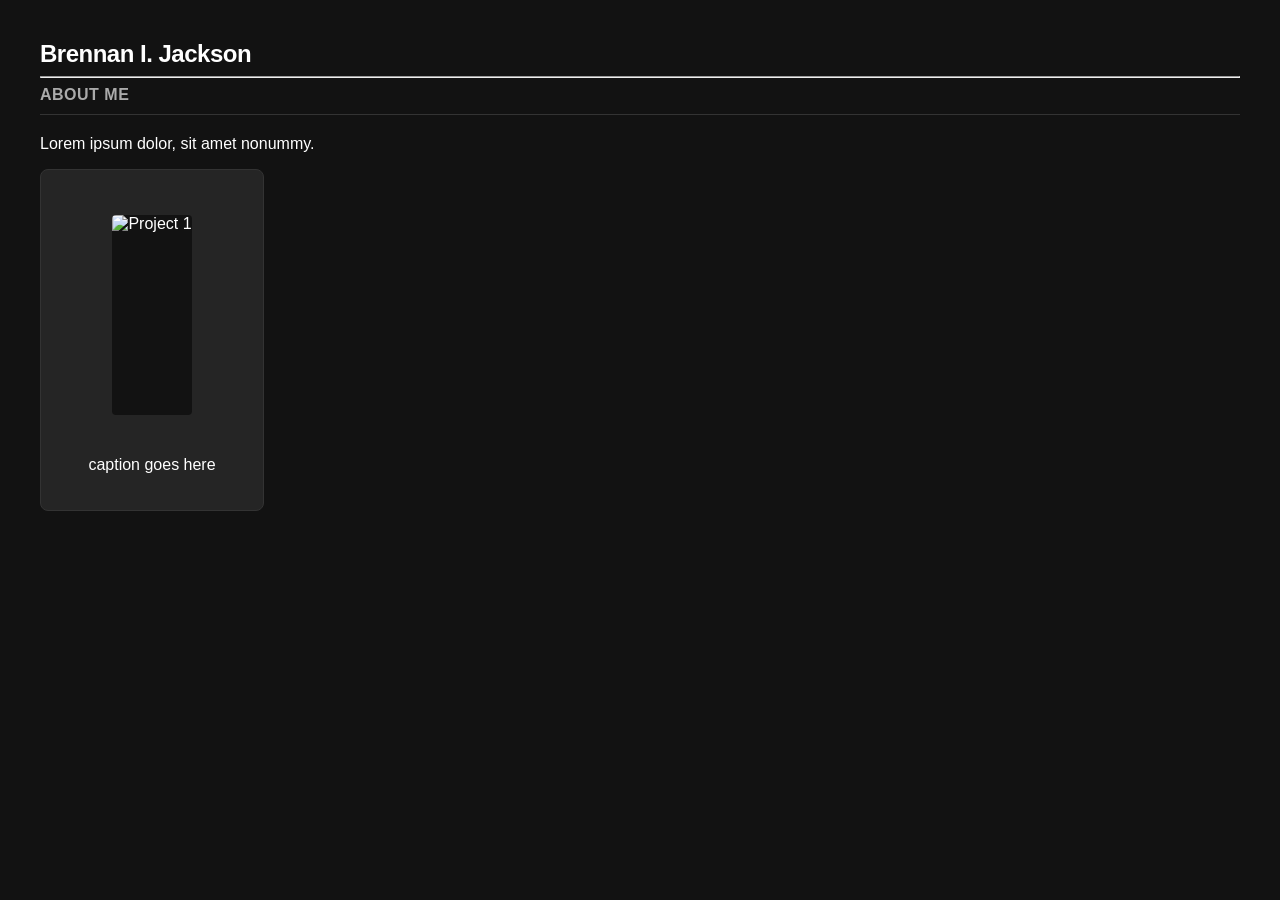
==== index.html @ 1e55fac1 "Add files via upload" ====
<!DOCTYPE html>
<html lang="en">
<head>
    <meta charset="UTF-8">
    <meta name="viewport" content="width=device-width, initial-scale=1.0">
    <title>Brennan I. Jackson - Portfolio</title>
    <link rel="stylesheet" href="style.css">
</head>
<body>
    <header>
        <h1>Brennan I. Jackson</h1>
        <hr>
        <div class="about-section">
            <h2>About me</h2>
            <p>Lorem ipsum dolor, sit amet nonummy.</p>
        </div>
    </header>

    <!-- Grid Container for 7 Thumbnails -->
    <main class="asset-grid">
        <!-- Example of one thumbnail triggering the JS function -->
        <div class="asset-item" onclick="openProject('project1')">
            <img src="thumbs/project1_thumb.jpg" class="asset-thumbnail" alt="Project 1">
            <p>caption goes here</p>
        </div>
        <!-- Add 6 more .asset-item blocks here -->
    </main>

    <!-- Carousel Modal Structure -->
    <div id="assetModal" class="modal" style="display: none;">
        <span class="close-modal" onclick="closeModal()">&times;</span>
        
        <div class="carousel-container">
            <button class="nav-btn prev" onclick="changeImage(-1)">&#10094;</button>
            <img id="carouselImage" class="modal-content" src="" alt="Project Image">
            <button class="nav-btn next" onclick="changeImage(1)">&#10095;</button>
        </div>
        
        <div id="modalDescription" class="caption"></div>
    </div>

    <script src="script.js"></script>
</body>
</html>
---- style.css ----
:root {
    --bg-main: #121212;
    --bg-card: #1E1E1E;
    --bg-item: #252525;
    --border-color: #333333;
    --text-primary: #FFFFFF;
    --text-secondary: #AAAAAA;
    --text-muted: #888888;
    --text-caption: #CCCCCC;
    --accent-glow: rgba(255, 255, 255, 0.15);
}

body {
    background-color: var(--bg-main);
    color: var(--text-primary);
    font-family: 'Helvetica Neue', Helvetica, Arial, sans-serif;
    margin: 0;
    padding: 40px;
}

.header {
    border-bottom: 2px solid var(--border-color);
    padding-bottom: 20px;
    margin-bottom: 40px;
}

h1 {
    font-size: 24px;
    font-weight: 600;
    margin: 0;
    letter-spacing: -0.5px;
}

.campaign-label {
    color: var(--text-muted);
    margin-right: 8px;
}

h2 {
    font-size: 16px;
    font-weight: 600;
    color: var(--text-secondary);
    margin-top: 0;
    margin-bottom: 20px;
    text-transform: uppercase;
    letter-spacing: 0.5px;
    border-bottom: 1px solid var(--border-color);
    padding-bottom: 10px;
}

.live-date {
	font-size: 12px;
	font-weight: 450;
	color: var(--text-muted);
}

h3 {
    font-size: 15px;
    font-weight: 500;
    margin: 24px 0 16px 0;
    color: var(--text-primary);
}

.live-date {
	color: var(--text-muted);
}

.section-card {
    background-color: var(--bg-card);
    border-radius: 8px;
    padding: 25px;
    margin-bottom: 30px;
    border: 1px solid var(--border-color);
}

.asset-grid {
    display: grid;
    grid-template-columns: repeat(auto-fill, minmax(220px, 1fr));
    gap: 20px;
}

.asset-item {
    background-color: var(--bg-item);
    border: 1px solid var(--border-color);
    border-radius: 8px;
    padding: 20px;
    display: flex;
    flex-direction: column;
    align-items: center; 
    height: 300px;
    cursor: pointer;
    transition: transform 0.2s ease, box-shadow 0.2s ease, border-color 0.2s ease;
}

.asset-item:hover {
    transform: scale(1.03);
    border-color: #555;
    box-shadow: 0 10px 20px var(--accent-glow);
}

.asset-thumbnail {
    max-width: 100%;
    max-height: 200px;
    object-fit: contain;
    border-radius: 4px;
    margin: auto 0;
    pointer-events: none;
}

.asset-caption {
    font-size: 0.85rem;
    color: var(--text-caption);
    text-align: center;
    word-wrap: break-word;
    word-break: break-all;
    line-height: 1.4;
    width: 100%;
}

.placeholder {
    color: var(--text-secondary);
    font-size: 14px;
    font-style: italic;
    padding: 10px 0;
}

.modal {
    display: none;
    position: fixed;
    z-index: 1000;
    left: 0;
    top: 0;
    width: 100%;
    height: 100%;
    background-color: rgba(0,0,0,0.95);
    cursor: pointer;
    align-items: center;
    justify-content: center;
}

.modal-content {
    max-width: 95vw;
    max-height: 95vh;
    object-fit: contain;
    box-shadow: 0 0 30px rgba(0,0,0,0.5);
}

.close-modal {
    position: absolute;
    top: 20px;
    right: 35px;
    color: #fff;
    font-size: 40px;
    font-weight: bold;
}

/* =========================================
   Menu Styles (Responsive & Collision Aware)
========================================= */

.main-menu {
    background-color: var(--bg-card);
    border: 1px solid var(--border-color);
    border-radius: 8px;
    padding: 0 20px;
    margin-bottom: 30px;
    display: flex;
    align-items: center;
    box-shadow: 0 4px 6px rgba(0,0,0,0.2);
}

.menu-header-brand {
    font-size: 20px;
    font-weight: 600;
    color: var(--text-primary);
    padding: 15px 25px 15px 0;
    border-right: 1px solid var(--border-color);
    margin-right: 20px;
    letter-spacing: -0.5px;
    text-decoration: none;         /* Forces the link to look exactly like the old div */
    transition: color 0.2s ease;   /* Smoothly animates the mouseover effect */
}

/* New Mouseover Style Effect */
.menu-header-brand:hover {
    color: var(--text-secondary);  /* Dims slightly to your theme's gray to signify it's a link */
}

.menu-list {
    list-style: none;
    margin: 0;
    padding: 0;
    display: flex;
    flex-wrap: wrap; /* Allows menu to wrap if window is narrow */
    gap: 0px; /* Gap removed to prevent alignment issues with dropdowns */
}

.menu-item {
    position: relative;
}

.menu-link {
    display: block;
    padding: 20px 15px;
    color: var(--text-secondary);
    text-decoration: none;
    font-size: 14px;
    font-weight: 600;
    text-transform: uppercase;
    letter-spacing: 0.5px;
    transition: color 0.2s ease, background-color 0.2s ease;
    border-radius: 4px;
}

.menu-item:hover .menu-link {
    color: var(--text-primary);
    background-color: var(--bg-item);
}

/* Dropdown Base */
.dropdown,
.nested-dropdown {
    list-style: none;
    margin: 0;
    padding: 10px 0;
    position: absolute;
    background-color: var(--bg-card);
    border: 1px solid var(--border-color);
    border-radius: 4px;
    min-width: 220px;
    z-index: 100;
    display: none;
    box-shadow: 0 10px 20px rgba(0,0,0,0.5);
}

.dropdown {
    top: 100%;
    left: 0;
}

.menu-item:hover > .dropdown {
    display: block;
}

.dropdown-link {
    display: block;
    padding: 10px 20px;
    color: var(--text-secondary);
    text-decoration: none;
    font-size: 14px;
    transition: background-color 0.2s ease, color 0.2s ease;
}

.dropdown-link:hover {
    background-color: var(--bg-item);
    color: var(--text-primary);
}

.nested-menu {
    position: relative;
}

.nested-dropdown {
    top: -11px;
    left: 100%;
}

.nested-menu:hover > .nested-dropdown {
    display: block;
}

/* Edge Protection: Last 3 items open dropdowns to the left */
.menu-item:nth-last-child(-n+3) .dropdown {
    left: auto;
    right: 0;
}

.menu-item:nth-last-child(-n+3) .nested-dropdown {
    left: auto;
    right: 100%;
}

/* Mobile/Tablet View (Vertical Stacking) */
@media (max-width: 900px) {
    .main-menu {
        flex-direction: column;
        align-items: flex-start;
        padding: 10px 0;
    }

    .menu-header-brand {
        border-right: none;
        border-bottom: 1px solid var(--border-color);
        width: 100%;
        padding: 10px 20px;
        margin: 0;
    }

    .menu-list {
        flex-direction: column;
        width: 100%;
    }

    .menu-link {
        padding: 15px 20px;
    }

    /* Change dropdowns from floating to accordion style */
    .dropdown, .nested-dropdown {
        position: static;
        width: 100%;
        box-shadow: none;
        border: none;
        background-color: var(--bg-item);
        padding-left: 20px;
    }
}

/* New style for the link container below headers */
.header-links {
    display: flex;
    gap: 15px;
    margin-top: -10px; /* Pulls it closer to the header */
    margin-bottom: 20px;
    padding-bottom: 10px;
    border-bottom: 1px solid var(--border-color);
}

.header-link {
    font-size: 0.8rem;
    color: var(--text-secondary);
    text-decoration: none;
    text-transform: uppercase;
    letter-spacing: 0.5px;
    transition: color 0.2s ease;
}

.header-link:hover {
    color: var(--text-primary);
    text-decoration: underline;
}

/* Style for links that open in a new window */
.header-link[target="_blank"]::after {
    /* Encoded SVG: Box with arrow (Standard External Link) */
    content: url('data:image/svg+xml;utf8,<svg xmlns="http://www.w3.org/2000/svg" width="12" height="12" viewBox="0 0 24 24" fill="none" stroke="%23AAAAAA" stroke-width="2" stroke-linecap="round" stroke-linejoin="round"><path d="M18 13v6a2 2 0 0 1-2 2H5a2 2 0 0 1-2-2V8a2 2 0 0 1 2-2h6"/><polyline points="15 3 21 3 21 9"/><line x1="10" y1="14" x2="21" y2="3"/></svg>');
    margin-left: 6px;
    vertical-align: middle;
}

/* Hover state (Turns white to match your primary text) */
.header-link:hover[target="_blank"]::after {
    content: url('data:image/svg+xml;utf8,<svg xmlns="http://www.w3.org/2000/svg" width="12" height="12" viewBox="0 0 24 24" fill="none" stroke="%23FFFFFF" stroke-width="2" stroke-linecap="round" stroke-linejoin="round"><path d="M18 13v6a2 2 0 0 1-2 2H5a2 2 0 0 1-2-2V8a2 2 0 0 1 2-2h6"/><polyline points="15 3 21 3 21 9"/><line x1="10" y1="14" x2="21" y2="3"/></svg>');
}

/* Applies to both your old image thumbs and new video thumbs */
img.asset-thumbnail,
video.asset-thumbnail {
    object-fit: contain;       /* Restores the uncropped, full shape of the asset */
    pointer-events: none;
    max-width: 100%;
    height: 200px;             /* Standardizes the height so captions have room below */
    background-color: #121212; /* Darker tone to letterbox narrow/wide assets cleanly */
}
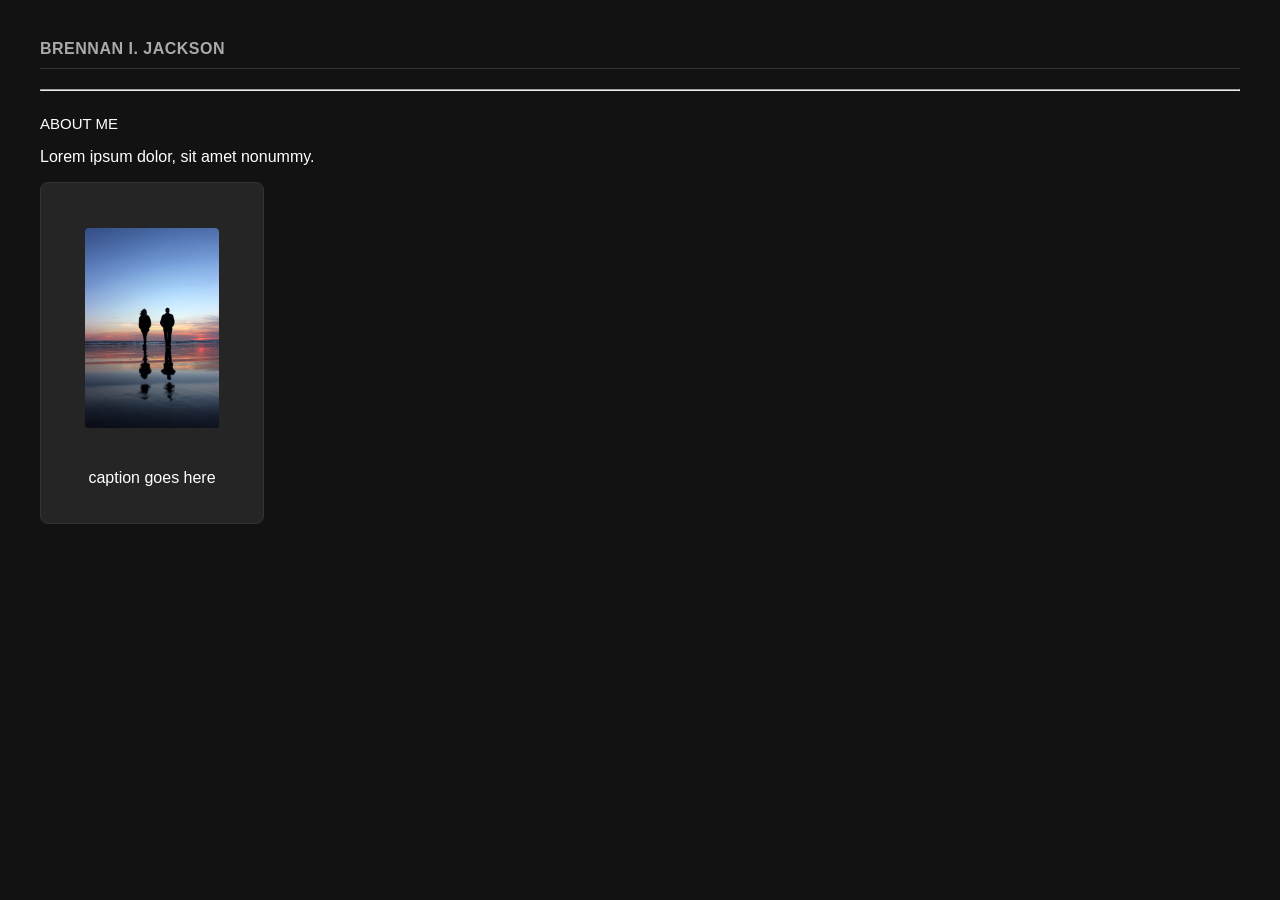
==== commit a0d99fa6: "Add files via upload" ====
--- a/index.html
+++ b/index.html
@@ -8,17 +8,16 @@
 </head>
 <body>
     <header>
-        <h1>Brennan I. Jackson</h1>
+        <h2>Brennan I. Jackson</h2>
         <hr>
         <div class="about-section">
-            <h2>About me</h2>
+            <h3>ABOUT ME</h3>
             <p>Lorem ipsum dolor, sit amet nonummy.</p>
         </div>
     </header>
 
-    <!-- Grid Container for 7 Thumbnails -->
+    <!-- Grid Container for Thumbnails -->
     <main class="asset-grid">
-        <!-- Example of one thumbnail triggering the JS function -->
         <div class="asset-item" onclick="openProject('project1')">
             <img src="thumbs/project1_thumb.jpg" class="asset-thumbnail" alt="Project 1">
             <p>caption goes here</p>
--- a/style.css
+++ b/style.css
@@ -152,6 +152,85 @@
     color: #fff;
     font-size: 40px;
     font-weight: bold;
+}
+
+/* Modal Overlay Setup */
+.modal {
+    position: fixed;
+    top: 0;
+    left: 0;
+    width: 100vw;
+    height: 100vh;
+    background-color: rgba(0, 0, 0, 0.88);
+    display: flex;
+    flex-direction: column;
+    align-items: center;
+    justify-content: center;
+    z-index: 1000;
+}
+
+.close-modal {
+    position: absolute;
+    top: 20px;
+    right: 35px;
+    color: #ffffff;
+    font-size: 36px;
+    font-weight: bold;
+    cursor: pointer;
+    transition: opacity 0.2s;
+}
+
+.close-modal:hover {
+    opacity: 0.7;
+}
+
+/* Carousel Layout */
+.carousel-container {
+    position: relative;
+    display: flex;
+    align-items: center;
+    justify-content: center;
+    max-width: 85%;
+    max-height: 70vh;
+}
+
+#carouselImage {
+    max-width: 100%;
+    max-height: 70vh;
+    object-fit: contain;
+    border-radius: 4px;
+}
+
+/* Arrow Navigation */
+.nav-btn {
+    position: absolute;
+    top: 50%;
+    transform: translateY(-50%);
+    background: rgba(30, 30, 30, 0.8);
+    color: #ffffff;
+    border: 1px solid #333333;
+    font-size: 22px;
+    padding: 12px 16px;
+    cursor: pointer;
+    border-radius: 4px;
+    user-select: none;
+    transition: background-color 0.2s;
+}
+
+.nav-btn.prev { left: -60px; }
+.nav-btn.next { right: -60px; }
+
+.nav-btn:hover {
+    background: rgba(255, 255, 255, 0.2);
+}
+
+.caption {
+    margin-top: 18px;
+    color: #e0e0e0;
+    font-size: 0.95rem;
+    text-align: center;
+    max-width: 600px;
+    line-height: 1.4;
 }
 
 /* =========================================
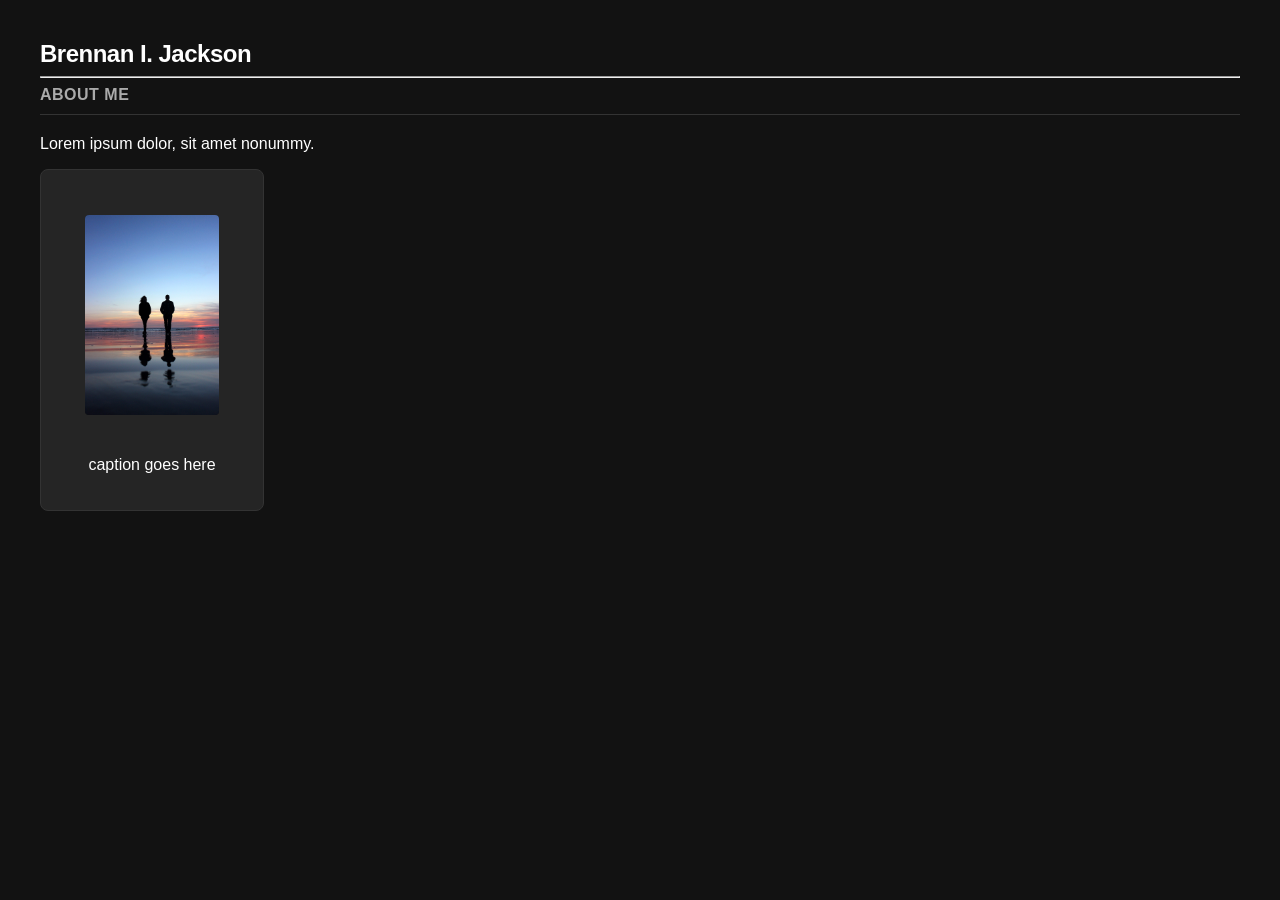
==== commit 4e1b80d9: "Add files via upload" ====
--- a/index.html
+++ b/index.html
@@ -7,17 +7,19 @@
     <link rel="stylesheet" href="style.css">
 </head>
 <body>
-    <header>
-        <h2>Brennan I. Jackson</h2>
-        <hr>
-        <div class="about-section">
-            <h3>ABOUT ME</h3>
-            <p>Lorem ipsum dolor, sit amet nonummy.</p>
-        </div>
-    </header>
 
-    <!-- Grid Container for Thumbnails -->
+<header class="site-header">
+    <h1 class="site-title">Brennan I. Jackson</h1>
+    <hr class="header-divider">
+    <div class="about-section">
+        <h2 class="about-title">About me</h2>
+        <p class="about-text">Lorem ipsum dolor, sit amet nonummy.</p>
+    </div>
+</header>
+
+    <!-- Grid Container for 7 Thumbnails -->
     <main class="asset-grid">
+        <!-- Example of one thumbnail triggering the JS function -->
         <div class="asset-item" onclick="openProject('project1')">
             <img src="thumbs/project1_thumb.jpg" class="asset-thumbnail" alt="Project 1">
             <p>caption goes here</p>
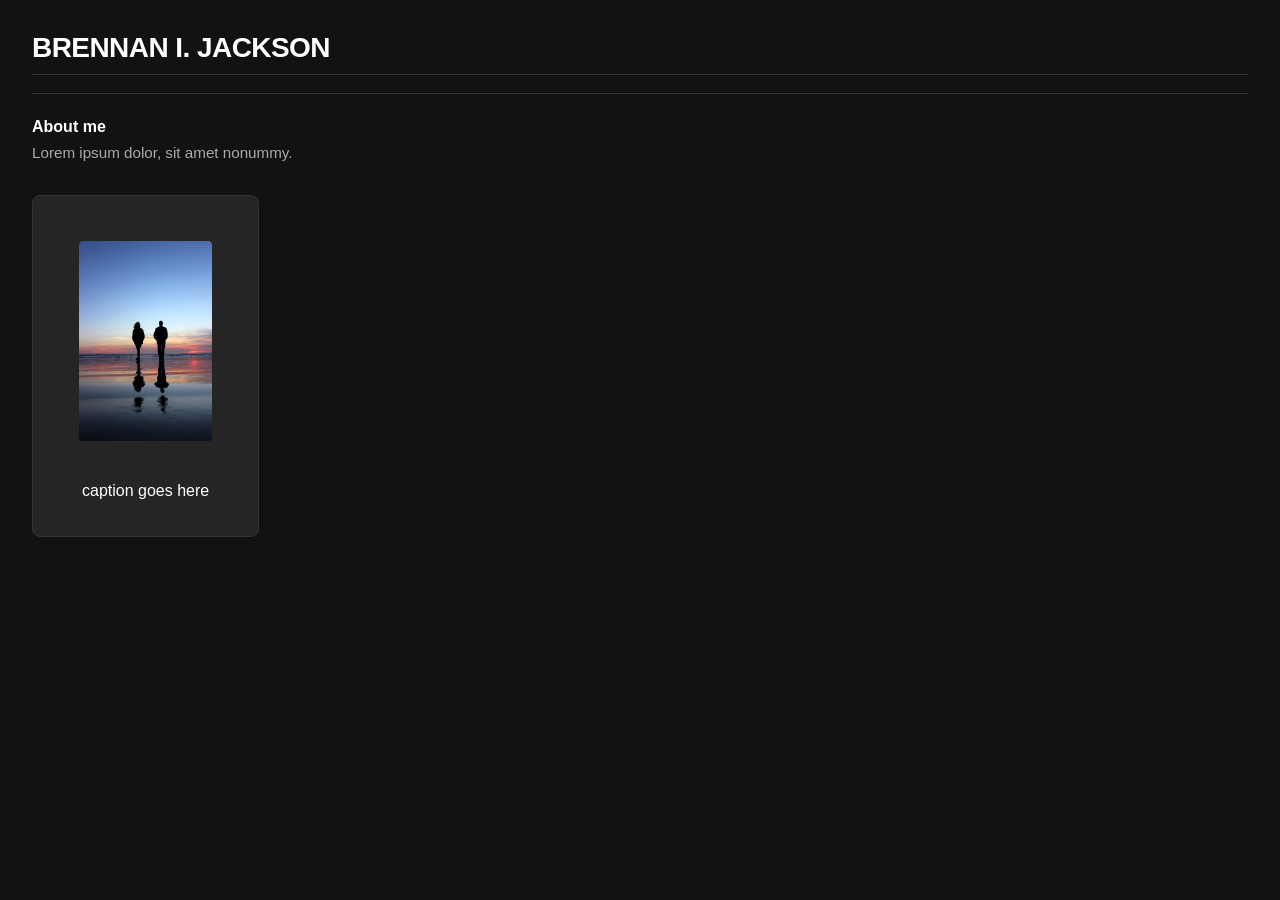
==== commit 3a12e4f4: "Add files via upload" ====
--- a/index.html
+++ b/index.html
@@ -8,12 +8,12 @@
 </head>
 <body>
 
-<header class="site-header">
-    <h1 class="site-title">Brennan I. Jackson</h1>
-    <hr class="header-divider">
+<header>
+    <h2>Brennan I. Jackson</h2>
+    <hr>
     <div class="about-section">
-        <h2 class="about-title">About me</h2>
-        <p class="about-text">Lorem ipsum dolor, sit amet nonummy.</p>
+        <h3>About me</h3>
+        <p>Lorem ipsum dolor, sit amet nonummy.</p>
     </div>
 </header>
 
--- a/style.css
+++ b/style.css
@@ -1,21 +1,38 @@
+/* Core Variables & System Typography */
 :root {
     --bg-main: #121212;
     --bg-card: #1E1E1E;
     --bg-item: #252525;
     --border-color: #333333;
-    --text-primary: #FFFFFF;
-    --text-secondary: #AAAAAA;
-    --text-muted: #888888;
-    --text-caption: #CCCCCC;
-    --accent-glow: rgba(255, 255, 255, 0.15);
+    --text-primary: #ffffff;
+    --text-secondary: #aaaaaa;
 }
 
 body {
     background-color: var(--bg-main);
     color: var(--text-primary);
-    font-family: 'Helvetica Neue', Helvetica, Arial, sans-serif;
+    font-family: -apple-system, BlinkMacSystemFont, "Segoe UI", Roboto, Helvetica, Arial, sans-serif;
     margin: 0;
-    padding: 40px;
+    padding: 32px;
+}
+
+/* Header & Typography Formatting */
+header {
+    margin-bottom: 32px;
+}
+
+header h2 {
+    font-size: 1.75rem;
+    font-weight: 700;
+    color: var(--text-primary);
+    margin: 0 0 18px 0;
+    letter-spacing: -0.02em;
+}
+
+header hr {
+    border: 0;
+    border-top: 1px solid var(--border-color);
+    margin: 0 0 24px 0;
 }
 
 .header {
@@ -63,6 +80,20 @@
 
 .live-date {
 	color: var(--text-muted);
+}
+
+.about-section h3 {
+    font-size: 1rem;
+    font-weight: 700;
+    color: var(--text-primary);
+    margin: 0 0 6px 0;
+}
+
+.about-section p {
+    font-size: 0.95rem;
+    color: var(--text-secondary);
+    margin: 0;
+    line-height: 1.4;
 }
 
 .section-card {
@@ -233,6 +264,38 @@
     line-height: 1.4;
 }
 
+.site-header {
+    margin-bottom: 32px;
+}
+
+.site-title {
+    color: #ffffff;
+    font-size: 2rem;
+    font-weight: 700;
+    margin: 0 0 16px 0;
+    letter-spacing: -0.02em;
+}
+
+.header-divider {
+    border: 0;
+    border-top: 1px solid #333333;
+    margin: 0 0 24px 0;
+}
+
+.about-title {
+    color: #ffffff;
+    font-size: 1.1rem;
+    font-weight: 700;
+    margin: 0 0 6px 0;
+}
+
+.about-text {
+    color: #a0a0a0;
+    font-size: 1rem;
+    line-height: 1.4;
+    margin: 0;
+}
+
 /* =========================================
    Menu Styles (Responsive & Collision Aware)
 ========================================= */
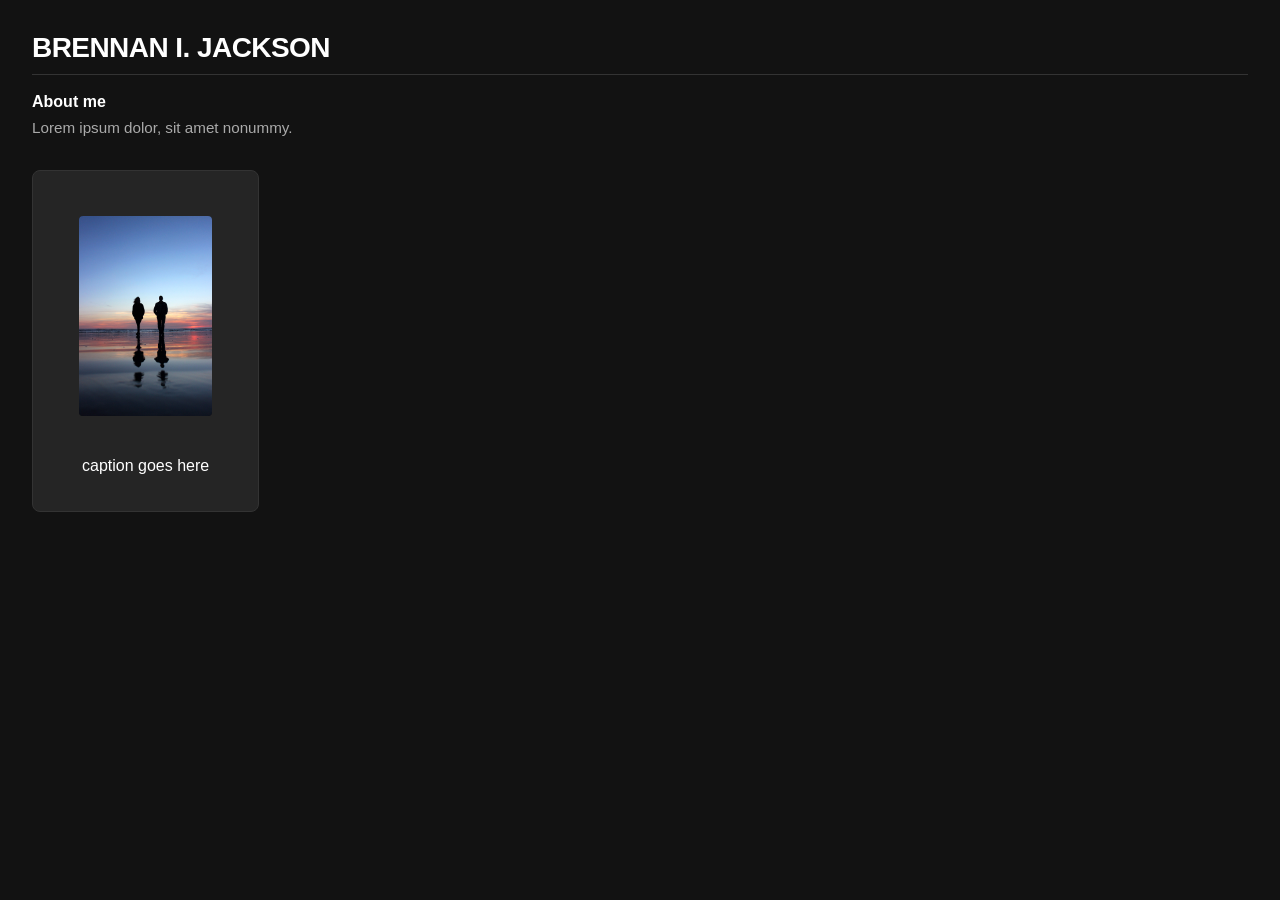
==== commit c7c5a16c: "Add files via upload" ====
--- a/index.html
+++ b/index.html
@@ -10,7 +10,6 @@
 
 <header>
     <h2>Brennan I. Jackson</h2>
-    <hr>
     <div class="about-section">
         <h3>About me</h3>
         <p>Lorem ipsum dolor, sit amet nonummy.</p>
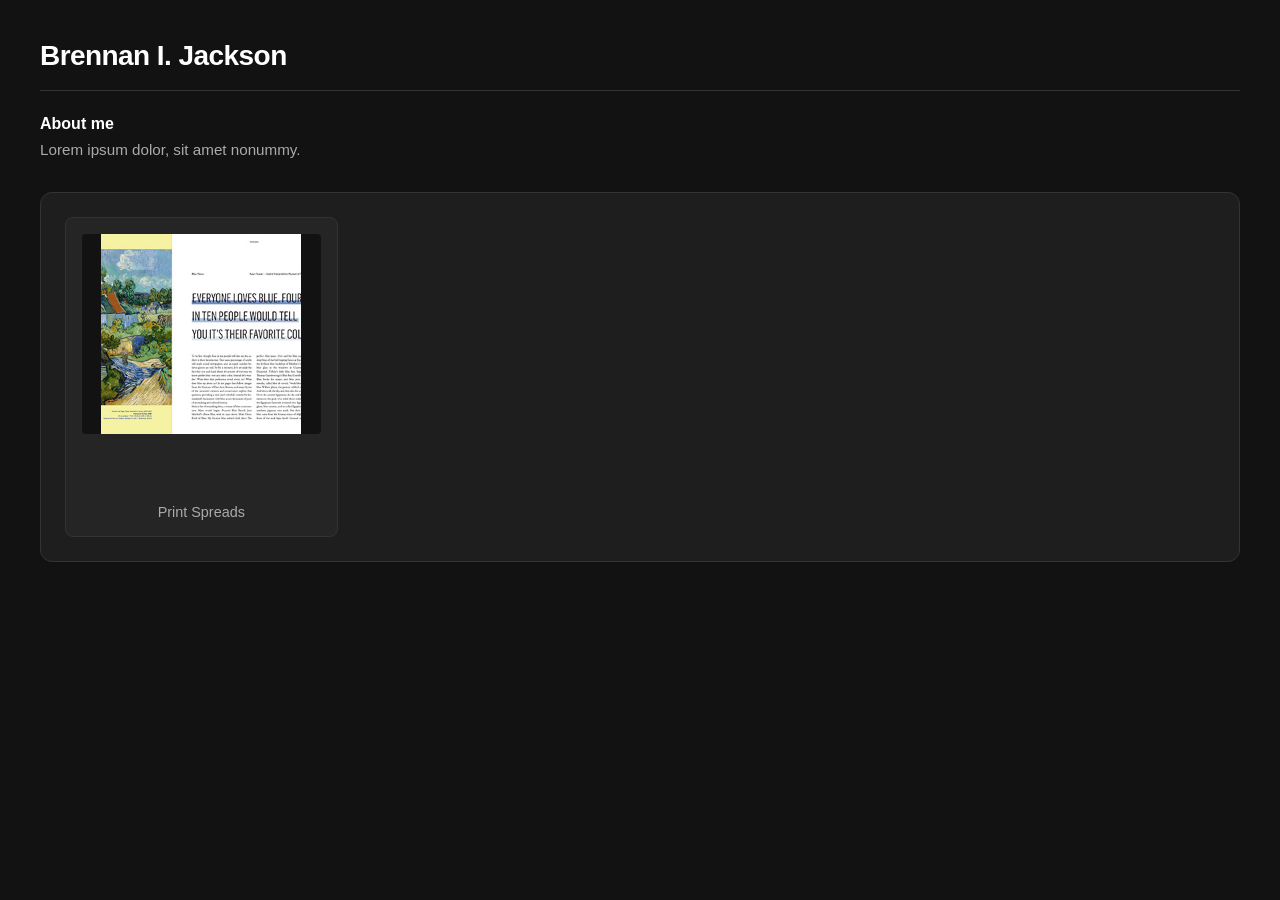
==== commit 678c971d: "Add files via upload" ====
--- a/index.html
+++ b/index.html
@@ -10,6 +10,7 @@
 
 <header>
     <h2>Brennan I. Jackson</h2>
+    <hr />
     <div class="about-section">
         <h3>About me</h3>
         <p>Lorem ipsum dolor, sit amet nonummy.</p>
@@ -20,8 +21,8 @@
     <main class="asset-grid">
         <!-- Example of one thumbnail triggering the JS function -->
         <div class="asset-item" onclick="openProject('project1')">
-            <img src="thumbs/project1_thumb.jpg" class="asset-thumbnail" alt="Project 1">
-            <p>caption goes here</p>
+            <img src="thumbs/blue_thumb.jpg" class="asset-thumbnail" alt="Blue Spreads">
+            <p>Print Spreads</p>
         </div>
         <!-- Add 6 more .asset-item blocks here -->
     </main>
--- a/style.css
+++ b/style.css
@@ -1,4 +1,6 @@
-/* Core Variables & System Typography */
+/* ==========================================================================
+   1. CORE VARIABLES & BASE STYLES
+   ========================================================================== */
 :root {
     --bg-main: #121212;
     --bg-card: #1E1E1E;
@@ -8,15 +10,21 @@
     --text-secondary: #aaaaaa;
 }
 
+* {
+    box-sizing: border-box;
+}
+
 body {
     background-color: var(--bg-main);
     color: var(--text-primary);
     font-family: -apple-system, BlinkMacSystemFont, "Segoe UI", Roboto, Helvetica, Arial, sans-serif;
     margin: 0;
-    padding: 32px;
+    padding: 40px;
 }
 
-/* Header & Typography Formatting */
+/* ==========================================================================
+   2. HEADER & TYPOGRAPHY
+   ========================================================================== */
 header {
     margin-bottom: 32px;
 }
@@ -27,6 +35,7 @@
     color: var(--text-primary);
     margin: 0 0 18px 0;
     letter-spacing: -0.02em;
+    text-transform: none; /* Maintains standard upper/lower case */
 }
 
 header hr {
@@ -35,58 +44,12 @@
     margin: 0 0 24px 0;
 }
 
-.header {
-    border-bottom: 2px solid var(--border-color);
-    padding-bottom: 20px;
-    margin-bottom: 40px;
-}
-
-h1 {
-    font-size: 24px;
-    font-weight: 600;
-    margin: 0;
-    letter-spacing: -0.5px;
-}
-
-.campaign-label {
-    color: var(--text-muted);
-    margin-right: 8px;
-}
-
-h2 {
-    font-size: 16px;
-    font-weight: 600;
-    color: var(--text-secondary);
-    margin-top: 0;
-    margin-bottom: 20px;
-    text-transform: uppercase;
-    letter-spacing: 0.5px;
-    border-bottom: 1px solid var(--border-color);
-    padding-bottom: 10px;
-}
-
-.live-date {
-	font-size: 12px;
-	font-weight: 450;
-	color: var(--text-muted);
-}
-
-h3 {
-    font-size: 15px;
-    font-weight: 500;
-    margin: 24px 0 16px 0;
-    color: var(--text-primary);
-}
-
-.live-date {
-	color: var(--text-muted);
-}
-
 .about-section h3 {
     font-size: 1rem;
     font-weight: 700;
     color: var(--text-primary);
     margin: 0 0 6px 0;
+    text-transform: none;
 }
 
 .about-section p {
@@ -96,96 +59,63 @@
     line-height: 1.4;
 }
 
-.section-card {
-    background-color: var(--bg-card);
-    border-radius: 8px;
-    padding: 25px;
-    margin-bottom: 30px;
-    border: 1px solid var(--border-color);
-}
-
+/* ==========================================================================
+   3. ASSET GRID & CARDS
+   ========================================================================== */
+/* Outer card boundary surrounding the grid */
 .asset-grid {
     display: grid;
     grid-template-columns: repeat(auto-fill, minmax(220px, 1fr));
     gap: 20px;
+    background-color: var(--bg-card);
+    border: 1px solid var(--border-color);
+    border-radius: 12px;
+    padding: 24px;
 }
 
+/* Individual Asset Card */
 .asset-item {
     background-color: var(--bg-item);
     border: 1px solid var(--border-color);
     border-radius: 8px;
-    padding: 20px;
+    padding: 16px;
     display: flex;
     flex-direction: column;
-    align-items: center; 
-    height: 300px;
+    align-items: center;
+    justify-content: space-between;
+    height: 320px;
     cursor: pointer;
-    transition: transform 0.2s ease, box-shadow 0.2s ease, border-color 0.2s ease;
+    transition: border-color 0.2s ease, transform 0.2s ease;
 }
 
 .asset-item:hover {
-    transform: scale(1.03);
-    border-color: #555;
-    box-shadow: 0 10px 20px var(--accent-glow);
+    border-color: #555555;
+    transform: translateY(-2px);
 }
 
-.asset-thumbnail {
-    max-width: 100%;
-    max-height: 200px;
+/* Thumbnail image protection (letterboxing wide/tall images) */
+img.asset-thumbnail,
+video.asset-thumbnail {
     object-fit: contain;
+    pointer-events: none;
+    width: 100%;
+    height: 200px;
+    background-color: var(--bg-main);
     border-radius: 4px;
-    margin: auto 0;
-    pointer-events: none;
 }
 
-.asset-caption {
-    font-size: 0.85rem;
-    color: var(--text-caption);
+.asset-item p {
+    color: var(--text-secondary);
+    font-size: 0.9rem;
     text-align: center;
-    word-wrap: break-word;
-    word-break: break-all;
-    line-height: 1.4;
+    margin: 12px 0 0 0;
     width: 100%;
+    word-break: break-word;
 }
 
-.placeholder {
-    color: var(--text-secondary);
-    font-size: 14px;
-    font-style: italic;
-    padding: 10px 0;
-}
-
-.modal {
-    display: none;
-    position: fixed;
-    z-index: 1000;
-    left: 0;
-    top: 0;
-    width: 100%;
-    height: 100%;
-    background-color: rgba(0,0,0,0.95);
-    cursor: pointer;
-    align-items: center;
-    justify-content: center;
-}
-
-.modal-content {
-    max-width: 95vw;
-    max-height: 95vh;
-    object-fit: contain;
-    box-shadow: 0 0 30px rgba(0,0,0,0.5);
-}
-
-.close-modal {
-    position: absolute;
-    top: 20px;
-    right: 35px;
-    color: #fff;
-    font-size: 40px;
-    font-weight: bold;
-}
-
-/* Modal Overlay Setup */
+/* ==========================================================================
+   4. CAROUSEL MODAL OVERLAY
+   ========================================================================== */
 .modal {
     position: fixed;
     top: 0;
@@ -204,7 +134,7 @@
     position: absolute;
     top: 20px;
     right: 35px;
-    color: #ffffff;
+    color: var(--text-primary);
     font-size: 36px;
     font-weight: bold;
     cursor: pointer;
@@ -215,7 +145,6 @@
     opacity: 0.7;
 }
 
-/* Carousel Layout */
 .carousel-container {
     position: relative;
     display: flex;
@@ -232,14 +161,13 @@
     border-radius: 4px;
 }
 
-/* Arrow Navigation */
 .nav-btn {
     position: absolute;
     top: 50%;
     transform: translateY(-50%);
     background: rgba(30, 30, 30, 0.8);
-    color: #ffffff;
-    border: 1px solid #333333;
+    color: var(--text-primary);
+    border: 1px solid var(--border-color);
     font-size: 22px;
     padding: 12px 16px;
     cursor: pointer;
@@ -248,8 +176,13 @@
     transition: background-color 0.2s;
 }
 
-.nav-btn.prev { left: -60px; }
-.nav-btn.next { right: -60px; }
+.nav-btn.prev {
+    left: -60px;
+}
+
+.nav-btn.next {
+    right: -60px;
+}
 
 .nav-btn:hover {
     background: rgba(255, 255, 255, 0.2);
@@ -257,250 +190,9 @@
 
 .caption {
     margin-top: 18px;
-    color: #e0e0e0;
+    color: var(--text-secondary);
     font-size: 0.95rem;
     text-align: center;
     max-width: 600px;
     line-height: 1.4;
-}
-
-.site-header {
-    margin-bottom: 32px;
-}
-
-.site-title {
-    color: #ffffff;
-    font-size: 2rem;
-    font-weight: 700;
-    margin: 0 0 16px 0;
-    letter-spacing: -0.02em;
-}
-
-.header-divider {
-    border: 0;
-    border-top: 1px solid #333333;
-    margin: 0 0 24px 0;
-}
-
-.about-title {
-    color: #ffffff;
-    font-size: 1.1rem;
-    font-weight: 700;
-    margin: 0 0 6px 0;
-}
-
-.about-text {
-    color: #a0a0a0;
-    font-size: 1rem;
-    line-height: 1.4;
-    margin: 0;
-}
-
-/* =========================================
-   Menu Styles (Responsive & Collision Aware)
-========================================= */
-
-.main-menu {
-    background-color: var(--bg-card);
-    border: 1px solid var(--border-color);
-    border-radius: 8px;
-    padding: 0 20px;
-    margin-bottom: 30px;
-    display: flex;
-    align-items: center;
-    box-shadow: 0 4px 6px rgba(0,0,0,0.2);
-}
-
-.menu-header-brand {
-    font-size: 20px;
-    font-weight: 600;
-    color: var(--text-primary);
-    padding: 15px 25px 15px 0;
-    border-right: 1px solid var(--border-color);
-    margin-right: 20px;
-    letter-spacing: -0.5px;
-    text-decoration: none;         /* Forces the link to look exactly like the old div */
-    transition: color 0.2s ease;   /* Smoothly animates the mouseover effect */
-}
-
-/* New Mouseover Style Effect */
-.menu-header-brand:hover {
-    color: var(--text-secondary);  /* Dims slightly to your theme's gray to signify it's a link */
-}
-
-.menu-list {
-    list-style: none;
-    margin: 0;
-    padding: 0;
-    display: flex;
-    flex-wrap: wrap; /* Allows menu to wrap if window is narrow */
-    gap: 0px; /* Gap removed to prevent alignment issues with dropdowns */
-}
-
-.menu-item {
-    position: relative;
-}
-
-.menu-link {
-    display: block;
-    padding: 20px 15px;
-    color: var(--text-secondary);
-    text-decoration: none;
-    font-size: 14px;
-    font-weight: 600;
-    text-transform: uppercase;
-    letter-spacing: 0.5px;
-    transition: color 0.2s ease, background-color 0.2s ease;
-    border-radius: 4px;
-}
-
-.menu-item:hover .menu-link {
-    color: var(--text-primary);
-    background-color: var(--bg-item);
-}
-
-/* Dropdown Base */
-.dropdown,
-.nested-dropdown {
-    list-style: none;
-    margin: 0;
-    padding: 10px 0;
-    position: absolute;
-    background-color: var(--bg-card);
-    border: 1px solid var(--border-color);
-    border-radius: 4px;
-    min-width: 220px;
-    z-index: 100;
-    display: none;
-    box-shadow: 0 10px 20px rgba(0,0,0,0.5);
-}
-
-.dropdown {
-    top: 100%;
-    left: 0;
-}
-
-.menu-item:hover > .dropdown {
-    display: block;
-}
-
-.dropdown-link {
-    display: block;
-    padding: 10px 20px;
-    color: var(--text-secondary);
-    text-decoration: none;
-    font-size: 14px;
-    transition: background-color 0.2s ease, color 0.2s ease;
-}
-
-.dropdown-link:hover {
-    background-color: var(--bg-item);
-    color: var(--text-primary);
-}
-
-.nested-menu {
-    position: relative;
-}
-
-.nested-dropdown {
-    top: -11px;
-    left: 100%;
-}
-
-.nested-menu:hover > .nested-dropdown {
-    display: block;
-}
-
-/* Edge Protection: Last 3 items open dropdowns to the left */
-.menu-item:nth-last-child(-n+3) .dropdown {
-    left: auto;
-    right: 0;
-}
-
-.menu-item:nth-last-child(-n+3) .nested-dropdown {
-    left: auto;
-    right: 100%;
-}
-
-/* Mobile/Tablet View (Vertical Stacking) */
-@media (max-width: 900px) {
-    .main-menu {
-        flex-direction: column;
-        align-items: flex-start;
-        padding: 10px 0;
-    }
-
-    .menu-header-brand {
-        border-right: none;
-        border-bottom: 1px solid var(--border-color);
-        width: 100%;
-        padding: 10px 20px;
-        margin: 0;
-    }
-
-    .menu-list {
-        flex-direction: column;
-        width: 100%;
-    }
-
-    .menu-link {
-        padding: 15px 20px;
-    }
-
-    /* Change dropdowns from floating to accordion style */
-    .dropdown, .nested-dropdown {
-        position: static;
-        width: 100%;
-        box-shadow: none;
-        border: none;
-        background-color: var(--bg-item);
-        padding-left: 20px;
-    }
-}
-
-/* New style for the link container below headers */
-.header-links {
-    display: flex;
-    gap: 15px;
-    margin-top: -10px; /* Pulls it closer to the header */
-    margin-bottom: 20px;
-    padding-bottom: 10px;
-    border-bottom: 1px solid var(--border-color);
-}
-
-.header-link {
-    font-size: 0.8rem;
-    color: var(--text-secondary);
-    text-decoration: none;
-    text-transform: uppercase;
-    letter-spacing: 0.5px;
-    transition: color 0.2s ease;
-}
-
-.header-link:hover {
-    color: var(--text-primary);
-    text-decoration: underline;
-}
-
-/* Style for links that open in a new window */
-.header-link[target="_blank"]::after {
-    /* Encoded SVG: Box with arrow (Standard External Link) */
-    content: url('data:image/svg+xml;utf8,<svg xmlns="http://www.w3.org/2000/svg" width="12" height="12" viewBox="0 0 24 24" fill="none" stroke="%23AAAAAA" stroke-width="2" stroke-linecap="round" stroke-linejoin="round"><path d="M18 13v6a2 2 0 0 1-2 2H5a2 2 0 0 1-2-2V8a2 2 0 0 1 2-2h6"/><polyline points="15 3 21 3 21 9"/><line x1="10" y1="14" x2="21" y2="3"/></svg>');
-    margin-left: 6px;
-    vertical-align: middle;
-}
-
-/* Hover state (Turns white to match your primary text) */
-.header-link:hover[target="_blank"]::after {
-    content: url('data:image/svg+xml;utf8,<svg xmlns="http://www.w3.org/2000/svg" width="12" height="12" viewBox="0 0 24 24" fill="none" stroke="%23FFFFFF" stroke-width="2" stroke-linecap="round" stroke-linejoin="round"><path d="M18 13v6a2 2 0 0 1-2 2H5a2 2 0 0 1-2-2V8a2 2 0 0 1 2-2h6"/><polyline points="15 3 21 3 21 9"/><line x1="10" y1="14" x2="21" y2="3"/></svg>');
-}
-
-/* Applies to both your old image thumbs and new video thumbs */
-img.asset-thumbnail,
-video.asset-thumbnail {
-    object-fit: contain;       /* Restores the uncropped, full shape of the asset */
-    pointer-events: none;
-    max-width: 100%;
-    height: 200px;             /* Standardizes the height so captions have room below */
-    background-color: #121212; /* Darker tone to letterbox narrow/wide assets cleanly */
 }
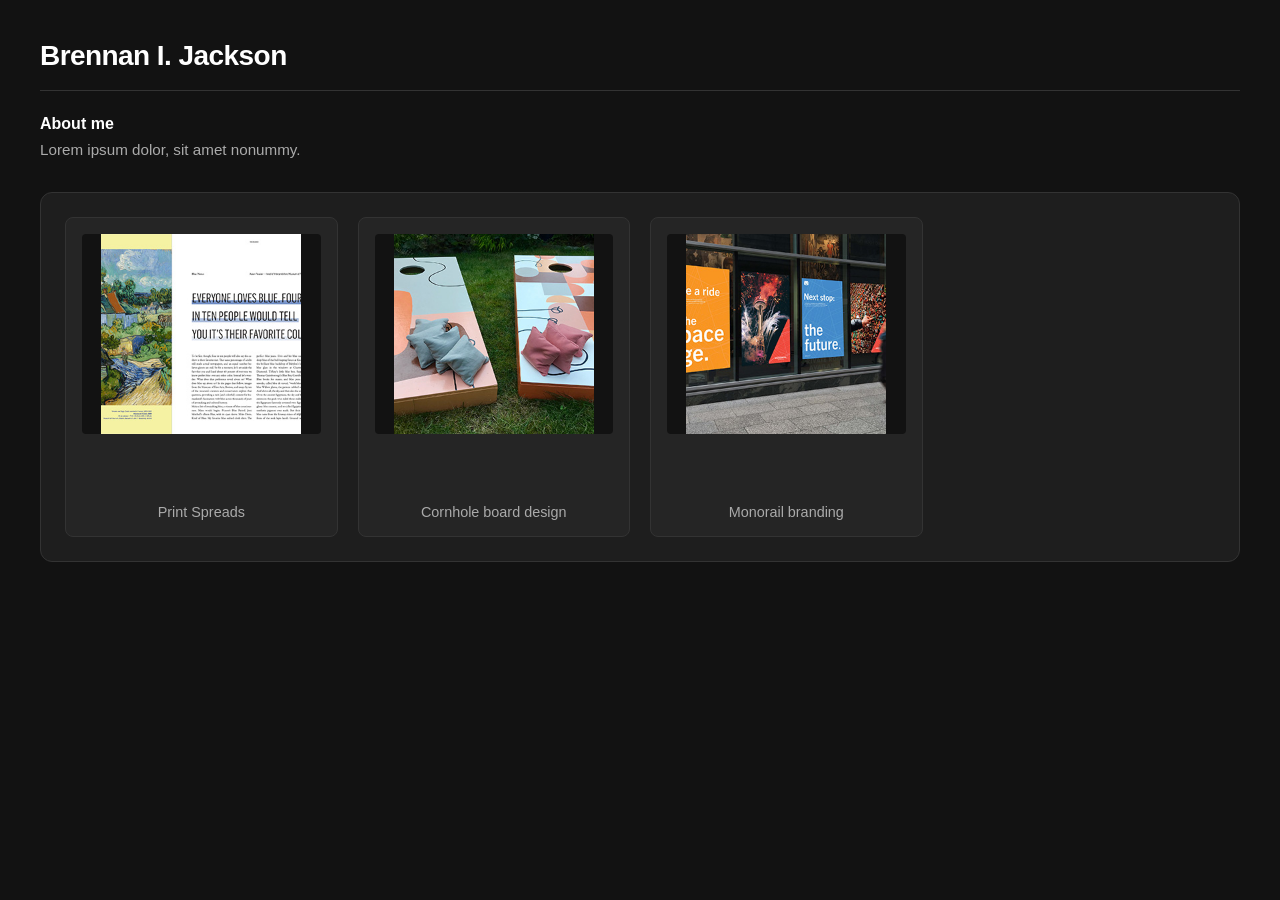
==== commit f5f59edf: "Add files via upload" ====
--- a/index.html
+++ b/index.html
@@ -24,6 +24,16 @@
             <img src="thumbs/blue_thumb.jpg" class="asset-thumbnail" alt="Blue Spreads">
             <p>Print Spreads</p>
         </div>
+        
+        <div class="asset-item" onclick="openProject('project2')">
+            <img src="thumbs/cornhole_thumb.jpg" class="asset-thumbnail" alt="Cornhole boards">
+            <p>Cornhole board design</p>
+        </div>
+        
+        <div class="asset-item" onclick="openProject('project2')">
+            <img src="thumbs/monorail_thumb.jpg" class="asset-thumbnail" alt="Monorail branding">
+            <p>Monorail branding</p>
+        </div>
         <!-- Add 6 more .asset-item blocks here -->
     </main>
 
